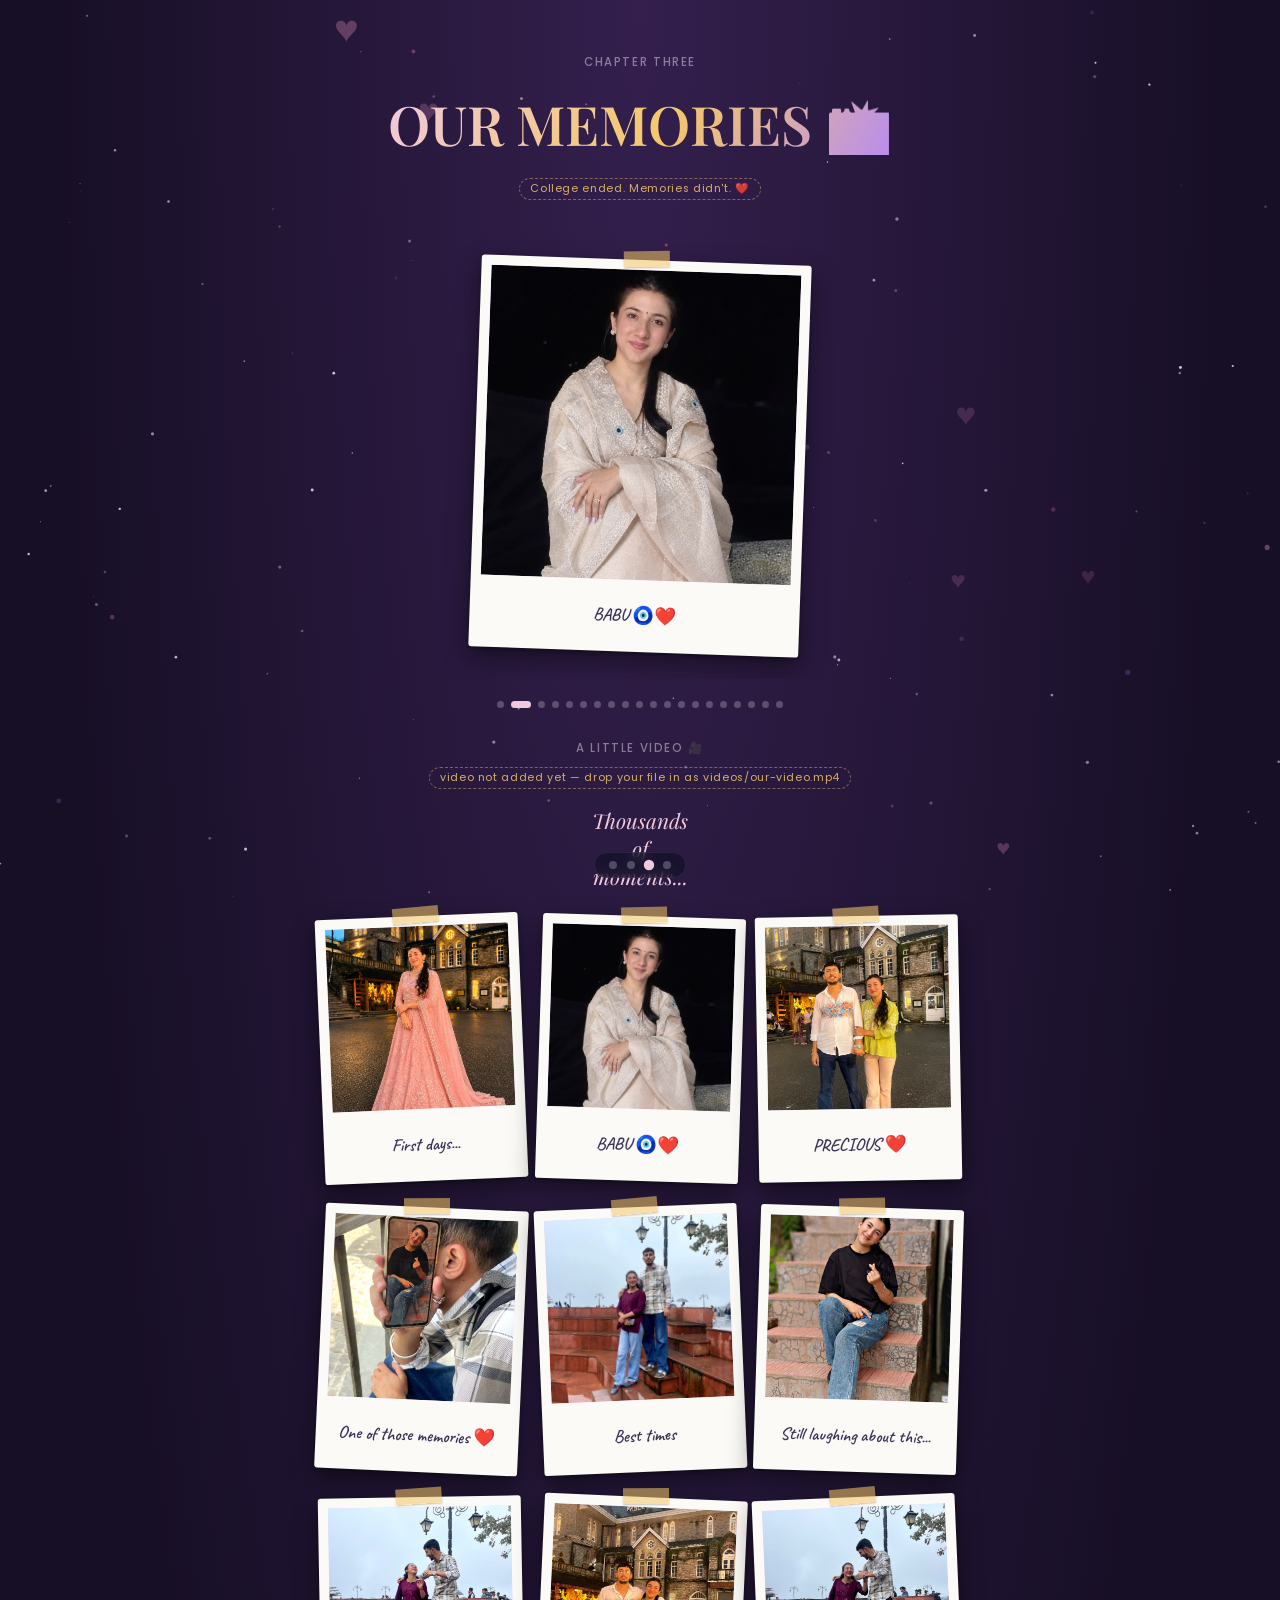
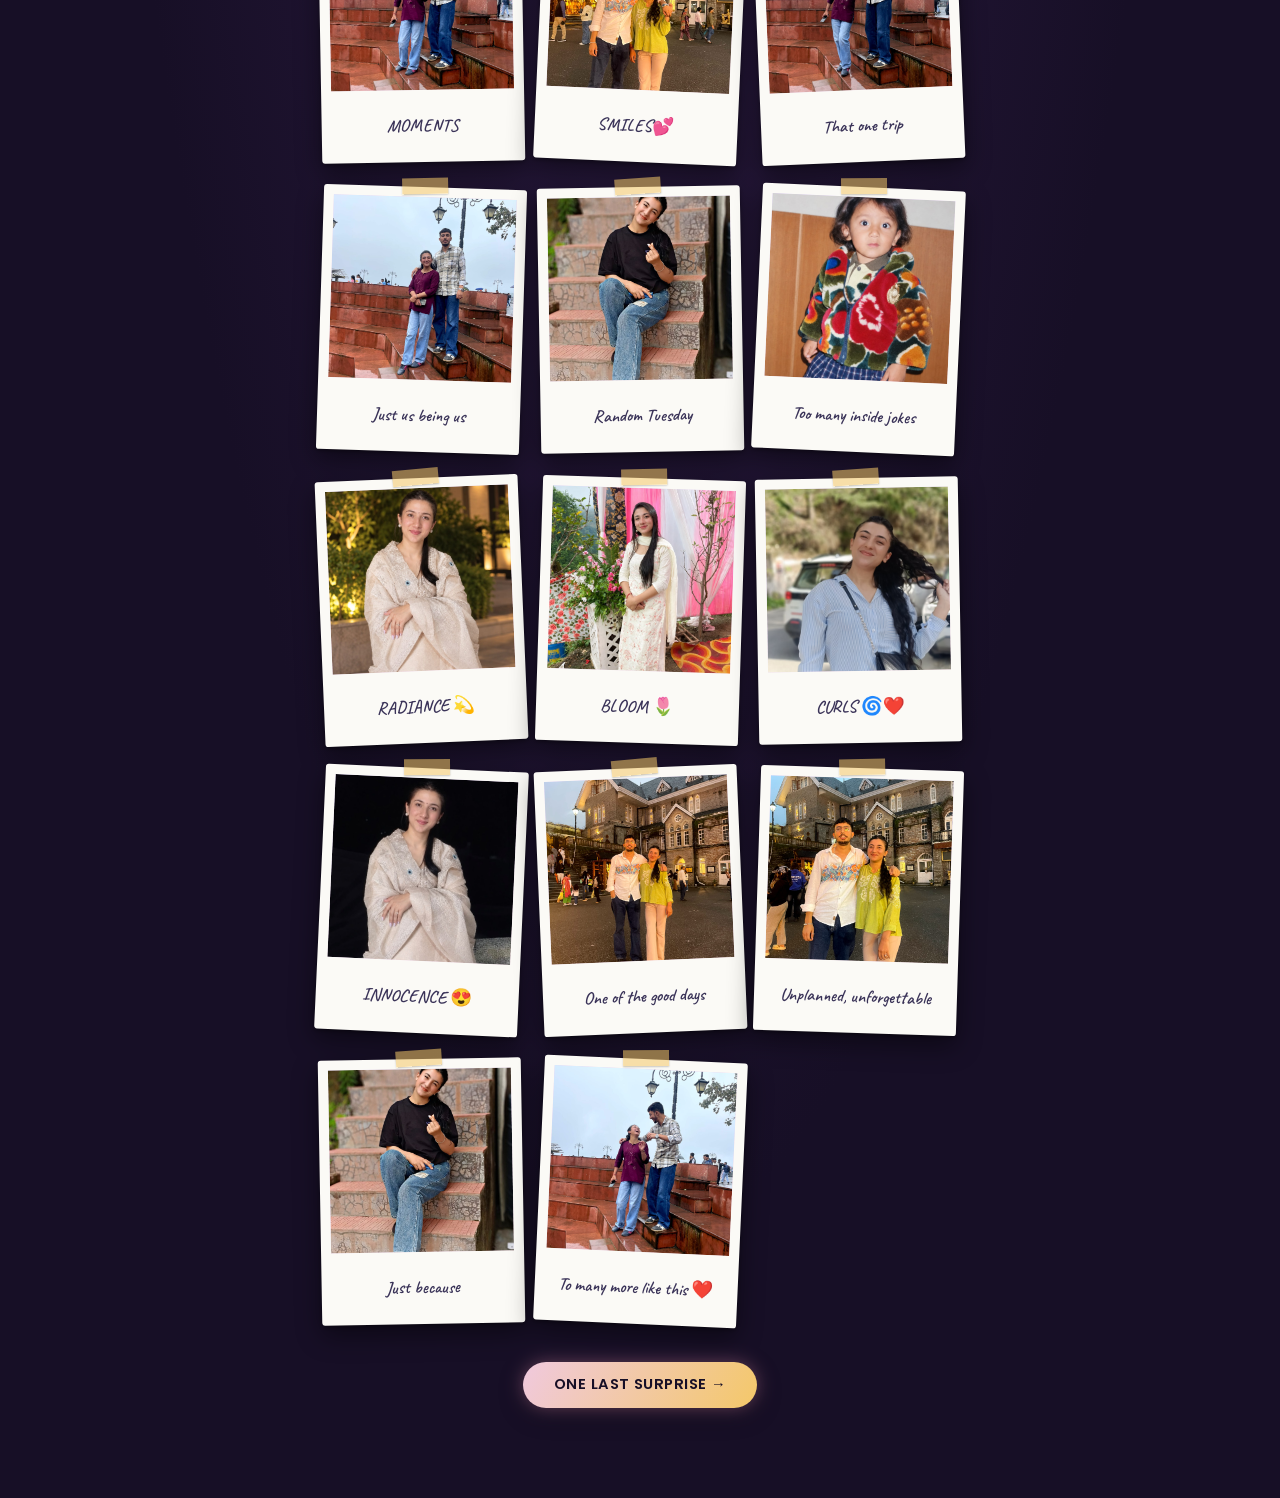
==== memories.html @ e66f6457 "Add Varsha birthday website" ====
<!DOCTYPE html>
<html lang="en">
<head>
<meta charset="UTF-8">
<meta name="viewport" content="width=device-width, initial-scale=1, viewport-fit=cover">
<title>College Memories — Anshu &amp; Varsha</title>
<link rel="preconnect" href="https://fonts.googleapis.com">
<link href="https://fonts.googleapis.com/css2?family=Playfair+Display:ital,wght@0,500;0,600;1,500&family=Poppins:wght@300;400;500;600&family=Dancing+Script:wght@600;700&family=Caveat:wght@500;600&display=swap" rel="stylesheet">
<link rel="stylesheet" href="css/style.css">
</head>
<body>

<canvas id="bg-canvas"></canvas>
<div id="transition-overlay"><span class="glow-heart">❤</span></div>

<main class="page-wrap" id="page3">

  <p class="eyebrow">CHAPTER THREE</p>
  <h1 class="page-title">OUR MEMORIES 📸</h1>
  <p class="placeholder-tag" style="margin-top:0.4rem;">College ended. Memories didn't. ❤️</p>

  <div class="carousel" id="carousel">
    <div class="carousel-track" id="carouselTrack"></div>
  </div>
  <div class="carousel-dots" id="carouselDots"></div>

  <div class="video-wrap" id="videoWrap" style="margin-top:2rem; text-align:center;">
    <p class="eyebrow" style="margin-bottom:0.6rem;">A LITTLE VIDEO 🎥</p>
    <video id="ourVideo" controls playsinline style="width:100%; max-width:480px; border-radius:16px; box-shadow:0 10px 40px rgba(0,0,0,0.4);">
      <source src="images/WhatsApp Video 2026-09-24 at 10.35.50 PM.mp4" type="video/mp4">
    </video>
    <p class="placeholder-tag" id="videoFallback" style="display:none; margin-top:0.6rem;">video not added yet — drop your file in as videos/our-video.mp4</p>
  </div>

  <div class="loop-text" id="loopMemories" style="margin-top:2rem;"></div>

  <div class="gallery-grid" id="galleryGrid"></div>

  <a href="birthday.html" data-nav class="btn-glow">ONE LAST SURPRISE →</a>

</main>

<nav class="page-nav">
  <a href="index.html" data-nav aria-label="Page 1"></a>
  <a href="story.html" data-nav aria-label="Page 2"></a>
  <a href="memories.html" data-nav class="active" aria-label="Page 3"></a>
  <a href="birthday.html" data-nav aria-label="Page 4"></a>
</nav>

<script src="js/script.js"></script>
<script>
  // date: 'YYYY-MM-DD' (or 'YYYY-MM', or any text like 'Winter 2021'). Leave '' to hide the date line.
const memories = [
  {
    src: "images/WhatsApp Image 2026-09-24 at 11.00.40 PM.jpeg",
    cap: "First days...",
    date: ""
  },
  {
    src: "images/WhatsApp Image 2026-09-24 at 10.35.29 PM.jpeg",
    cap: "BABU 🧿❤️",
    date: ""
  },
  {
    src: "images/WhatsApp Image 2026-09-24 at 11.00.41 PM (1).jpeg",
    cap: "PRECIOUS ❤️",
    date: ""
  },
  {
    src: "images/WhatsApp Image 2026-09-24 at 10.36.03 PM (1).jpeg",
    cap: "One of those memories ❤️",
    date: ""
  },
  {
     src: "images/WhatsApp Image 2026-09-24 at 10.36.04 PM.jpeg",
    cap: "Best times",
    date: ""
  },
  {
    src: "images/WhatsApp Image 2026-09-24 at 10.36.04 PM (1).jpeg",
    cap: "Still laughing about this...",
    date: ""
  },
  {
    src: "images/WhatsApp Image 2026-09-24 at 10.36.04 PM (2).jpeg",
    cap: "MOMENTS",
    date: ""
  },
  {
   
    src: "images/WhatsApp Image 2026-09-24 at 11.00.41 PM (2).jpeg",
    cap: "SMILES💕",
    date: ""
  },
  {
    src: "images/WhatsApp Image 2026-09-24 at 10.36.05 PM (1).jpeg",
    cap: "That one trip",
    date: ""
  },
  {
    src: "images/WhatsApp Image 2026-09-24 at 10.36.05 PM.jpeg",
    cap: "Just us being us",
    date: ""
  },

  // ⚠️ This was a VIDEO in your old code.
  // Keep it only if you have converted it to an image.
  {
    src: "images/WhatsApp Image 2026-09-24 at 11.00.42 PM.jpeg",
    cap: "Random Tuesday",
    date: ""
  },

  {
    src: "images/WhatsApp Image 2026-09-24 at 10.35.27 PM.jpeg",
    cap: "Too many inside jokes",
    date: ""
  },
  {
    src: "images/WhatsApp Image 2026-09-24 at 10.35.28 PM (1).jpeg",
    cap: "RADIANCE 💫",
    date: ""
  },
  {
    src: "images/WhatsApp Image 2026-09-24 at 10.35.28 PM (2).jpeg",
    cap: "BLOOM 🌷",
    date: ""
  },
  {
    src: "images/WhatsApp Image 2026-09-24 at 10.35.28 PM.jpeg",
    cap: "CURLS 🌀❤️",
    date: ""
  },
  {
    src: "images/WhatsApp Image 2026-09-24 at 10.35.29 PM.jpeg",
    cap: "INNOCENCE 😍",
    date: ""
  },
  {
    src: "images/WhatsApp Image 2026-09-24 at 11.00.43 PM.jpeg",
    cap: "One of the good days",
    date: ""
  },
  {
    src: "images/WhatsApp Image 2026-09-24 at 11.00.41 PM.jpeg",
    cap: "Unplanned, unforgettable",
    date: ""
  },
  {
    src: "images/WhatsApp Image 2026-09-24 at 11.00.42 PM.jpeg",
    cap: "Just because",
    date: ""
  },
  {
    src: "images/WhatsApp Image 2026-09-24 at 10.36.04 PM (2).jpeg",
    cap: "To many more like this ❤️",
    date: ""
  }
];

  document.addEventListener('DOMContentLoaded', () => {
    // Carousel
    const track = document.getElementById('carouselTrack');
    const dotsWrap = document.getElementById('carouselDots');
    memories.forEach((m, i) => {
      const slide = document.createElement('div');
      slide.className = 'carousel-slide';
      slide.innerHTML = `
        <div class="polaroid">
          <div class="polaroid-photo">
            <div class="g-fallback-holder" style="position:absolute;inset:0;display:none;align-items:center;justify-content:center;font-size:2rem;">🖼️</div>
            <img src="${m.src}" alt="College memory ${i+1}">
          </div>
          <div class="polaroid-cap">${m.cap}${m.date ? `<small>${formatMemoryDate(m.date)}</small>` : ''}</div>
        </div>
      `;
      track.appendChild(slide);

      const dot = document.createElement('button');
      if(i === 0) dot.className = 'active';
      dot.addEventListener('click', () => goTo(i));
      dotsWrap.appendChild(dot);
    });

    let idx = 0;
    const dots = dotsWrap.querySelectorAll('button');
    function goTo(i){
      idx = i;
      track.style.transform = `translateX(-${idx * 100}%)`;
      dots.forEach(d => d.classList.remove('active'));
      dots[idx].classList.add('active');
    }
    setInterval(() => { goTo((idx + 1) % memories.length); }, 3200);

    // Grid
    const grid = document.getElementById('galleryGrid');
    memories.forEach((m, i) => {
      const card = document.createElement('div');
      card.className = 'polaroid';
      card.innerHTML = `
        <div class="polaroid-photo">
          <div class="g-fallback-holder" style="position:absolute;inset:0;display:none;align-items:center;justify-content:center;font-size:1.4rem;">🖼️</div>
          <img src="${m.src}" alt="College memory ${i+1}">
        </div>
        <div class="polaroid-cap">${m.cap}${m.date ? `<small>${formatMemoryDate(m.date)}</small>` : ''}</div>
      `;
      grid.appendChild(card);
    });

    attachImageFallback();

    const ourVideo = document.getElementById('ourVideo');
    ourVideo.addEventListener('error', () => {
      ourVideo.style.display = 'none';
      document.getElementById('videoFallback').style.display = 'block';
    }, true);

    startLoopText(document.getElementById('loopMemories'), [
      'One college...',
      'Thousands of moments...',
      'Countless laughs...',
      'One unforgettable friendship. ❤️'
    ], 2400);
  });
</script>
</body>
</html>
---- css/style.css ----
/* ============================================
   ANSHU & VARSHA — OUR STORY
   Shared stylesheet for all pages
   ============================================ */

:root{
  --navy-deep: #170f26;
  --navy: #221434;
  --navy-soft: #341f4d;
  --pink: #e6a6c7;
  --pink-soft: #f0c9de;
  --purple: #b98cf0;
  --purple-deep: #8355d6;
  --gold: #f4c869;
  --white: #f7f5fb;
  --white-dim: rgba(247,245,251,0.72);
  --white-faint: rgba(247,245,251,0.45);

  --serif: 'Playfair Display', Georgia, serif;
  --sans: 'Poppins', 'Segoe UI', sans-serif;
  --script: 'Dancing Script', cursive;

  --ease: cubic-bezier(0.22, 1, 0.36, 1);
}

*{ margin:0; padding:0; box-sizing:border-box; }

html{ scroll-behavior:smooth; }

body{
  background: radial-gradient(ellipse at top, var(--navy-soft) 0%, var(--navy-deep) 65%);
  color: var(--white);
  font-family: var(--sans);
  min-height: 100vh;
  overflow-x: hidden;
  position: relative;
  -webkit-font-smoothing: antialiased;
}

a{ color: inherit; text-decoration: none; }
button{ font-family: inherit; cursor: pointer; border: none; background: none; }

::selection{ background: var(--purple-deep); color: var(--white); }

/* ---------- Scaffolding layers ---------- */
#bg-canvas{
  position: fixed; inset: 0; width: 100%; height: 100%;
  z-index: 0; pointer-events: none;
}

.page-wrap{
  position: relative;
  z-index: 2;
  min-height: 100vh;
  display: flex;
  flex-direction: column;
  align-items: center;
  padding: 6vh 6vw 10vh;
  opacity: 0;
  animation: pageIn 900ms var(--ease) forwards;
}

@keyframes pageIn{
  from{ opacity:0; transform: translateY(14px); }
  to{ opacity:1; transform: translateY(0); }
}

.page-wrap.fading-out{
  animation: pageOut 550ms var(--ease) forwards;
}
@keyframes pageOut{
  from{ opacity:1; transform: translateY(0); }
  to{ opacity:0; transform: translateY(-14px); }
}

/* ---------- Transition overlay ---------- */
#transition-overlay{
  position: fixed; inset: 0;
  z-index: 999;
  background: var(--navy-deep);
  display: flex; align-items: center; justify-content: center;
  opacity: 0;
  pointer-events: none;
  transition: opacity 550ms var(--ease);
}
#transition-overlay.active{ opacity: 1; pointer-events: all; }
#transition-overlay .glow-heart{
  font-size: 2.4rem;
  color: var(--pink);
  text-shadow: 0 0 30px var(--pink), 0 0 60px var(--purple);
  opacity: 0;
  transform: scale(0.6);
  transition: opacity 400ms ease, transform 400ms ease;
}
#transition-overlay.active .glow-heart{ opacity: 1; transform: scale(1); }

/* ---------- Typography ---------- */
.eyebrow{
  font-family: var(--sans);
  font-size: 0.72rem;
  letter-spacing: 0.14em;
  color: var(--white-faint);
  font-weight: 500;
}

h1, h2, h3{ font-family: var(--serif); font-weight: 600; line-height: 1.15; }

.page-title{
  font-size: clamp(2rem, 6vw, 3.4rem);
  text-align: center;
  margin: 0.4em 0 0.3em;
  background: linear-gradient(120deg, var(--pink-soft), var(--gold) 55%, var(--purple));
  -webkit-background-clip: text;
  background-clip: text;
  color: transparent;
}

.script{ font-family: var(--script); }

.lead-line{
  font-family: var(--serif);
  font-style: italic;
  font-size: clamp(1.1rem, 2.6vw, 1.45rem);
  color: var(--white-dim);
  text-align: center;
  max-width: 42ch;
  margin: 0 auto;
}

.body-text{
  font-family: var(--sans);
  font-size: clamp(0.98rem, 2vw, 1.08rem);
  color: var(--white-dim);
  text-align: center;
  max-width: 46ch;
  margin: 1.2rem auto;
  line-height: 1.75;
}

.placeholder-tag{
  display: inline-block;
  font-size: 0.68rem;
  letter-spacing: 0.06em;
  color: var(--gold);
  border: 1px dashed rgba(243,199,126,0.5);
  border-radius: 999px;
  padding: 2px 10px;
  margin-top: 6px;
  opacity: 0.85;
}

/* ---------- Typing text ---------- */
.type-target{ display: inline-block; min-height: 1.4em; }
.type-cursor{
  display: inline-block;
  width: 2px;
  margin-left: 2px;
  background: var(--pink-soft);
  animation: blink 900ms steps(1) infinite;
}
@keyframes blink{ 50%{ opacity: 0; } }

/* ---------- Loop text (fade cycle) ---------- */
.loop-text{
  position: relative;
  height: 2.6em;
  display: flex; align-items: center; justify-content: center;
  text-align: center;
  font-family: var(--serif);
  font-style: italic;
  color: var(--pink-soft);
  font-size: clamp(1rem, 2.4vw, 1.3rem);
}
.loop-text span{
  position: absolute;
  opacity: 0;
  transition: opacity 900ms ease;
  padding: 0 1rem;
}
.loop-text span.show{ opacity: 1; }

/* ---------- Buttons ---------- */
.btn-glow{
  position: relative;
  display: inline-flex;
  align-items: center;
  gap: 0.5em;
  padding: 0.85em 2.1em;
  margin-top: 2.4rem;
  font-family: var(--sans);
  font-size: 0.92rem;
  font-weight: 600;
  letter-spacing: 0.03em;
  color: var(--navy-deep);
  background: linear-gradient(120deg, var(--pink-soft), var(--gold));
  border-radius: 999px;
  box-shadow: 0 0 18px rgba(255,158,196,0.35), 0 6px 24px rgba(0,0,0,0.35);
  transition: transform 320ms var(--ease), box-shadow 320ms var(--ease);
}
.btn-glow:hover{
  transform: translateY(-3px) scale(1.03);
  box-shadow: 0 0 28px rgba(255,158,196,0.55), 0 10px 30px rgba(0,0,0,0.4);
}
.btn-glow:active{ transform: translateY(-1px) scale(0.99); }

.btn-outline{
  padding: 0.75em 1.9em;
  margin-top: 1rem;
  border-radius: 999px;
  border: 1px solid rgba(247,245,251,0.3);
  color: var(--white-dim);
  font-size: 0.86rem;
  letter-spacing: 0.03em;
  transition: border-color 300ms ease, color 300ms ease, background 300ms ease;
}
.btn-outline:hover{
  border-color: var(--pink-soft);
  color: var(--white);
  background: rgba(255,158,196,0.08);
}

/* ---------- Nav dots (page indicator) ---------- */
.page-nav{
  position: fixed;
  bottom: 22px; left: 50%; transform: translateX(-50%);
  z-index: 50;
  display: flex; gap: 10px;
  background: rgba(10,14,31,0.55);
  backdrop-filter: blur(6px);
  padding: 8px 14px;
  border-radius: 999px;
  border: 1px solid rgba(247,245,251,0.08);
}
.page-nav a{
  width: 8px; height: 8px; border-radius: 50%;
  background: rgba(247,245,251,0.25);
  transition: background 250ms ease, transform 250ms ease;
}
.page-nav a.active{ background: var(--pink-soft); transform: scale(1.3); }
.page-nav a:hover{ background: var(--gold); }

/* ---------- ID card visual (page 1) ---------- */
.id-card{
  margin: 2.2rem auto 0.6rem;
  width: min(340px, 84vw);
  padding: 1.6rem 1.4rem;
  border-radius: 18px;
  background: linear-gradient(160deg, rgba(255,255,255,0.07), rgba(255,255,255,0.02));
  border: 1px solid rgba(247,245,251,0.12);
  box-shadow: 0 20px 50px rgba(0,0,0,0.45);
  backdrop-filter: blur(10px);
  opacity: 0;
  transform: translateY(20px) rotate(-1.5deg);
  transition: opacity 900ms var(--ease), transform 900ms var(--ease);
}
.id-card.reveal{ opacity: 1; transform: translateY(0) rotate(-1.5deg); }
.id-row{
  display: flex; justify-content: space-between; align-items: center;
  padding: 0.7rem 0;
}
.id-row + .id-row{ border-top: 1px dashed rgba(247,245,251,0.14); }
.id-name{ font-family: var(--serif); font-size: 1.15rem; letter-spacing: 0.02em; }
.id-roll{ font-family: var(--sans); font-size: 0.78rem; color: var(--white-faint); }
.id-plus{
  text-align: center; font-family: var(--serif); font-style: italic;
  color: var(--pink-soft); font-size: 1.1rem; padding: 0.2rem 0;
}

/* ---------- Timeline (page 2) ---------- */
.timeline{
  position: relative;
  margin: 3rem auto 1rem;
  width: min(480px, 92vw);
  padding-left: 2.2rem;
}
.timeline::before{
  content:'';
  position: absolute; left: 11px; top: 6px; bottom: 6px; width: 2px;
  background: rgba(247,245,251,0.12);
}
.timeline::after{
  content:'';
  position: absolute; left: 11px; top: 6px; width: 2px; height: 0;
  background: linear-gradient(var(--pink-soft), var(--purple));
  transition: height 1400ms var(--ease);
}
.timeline.draw::after{ height: var(--draw-height, 0); }
.t-item{
  position: relative;
  padding: 0.4rem 0 1.9rem 1rem;
  opacity: 0;
  transform: translateX(-8px);
  transition: opacity 600ms ease, transform 600ms ease;
}
.t-item.show{ opacity: 1; transform: translateX(0); }
.t-item::before{
  content: attr(data-emoji);
  position: absolute; left: -2.2rem; top: -2px;
  width: 26px; height: 26px;
  display: flex; align-items: center; justify-content: center;
  font-size: 0.95rem;
  background: var(--navy);
  border: 1px solid rgba(247,245,251,0.18);
  border-radius: 50%;
}
.t-item h3{ font-size: 1.02rem; font-family: var(--sans); font-weight: 600; color: var(--white); }
.t-item p{ font-size: 0.86rem; color: var(--white-faint); margin-top: 0.25rem; font-style: italic; }

/* ---------- Gallery (page 3) + Polaroids ---------- */
:root{ --hand: 'Caveat', 'Dancing Script', cursive; }

.polaroid{
  position: relative;
  background: #fbfaf6;
  padding: 10px 10px 0;
  border-radius: 3px;
  color: #3a3358;
  box-shadow: 0 10px 26px rgba(0,0,0,0.45), 0 2px 4px rgba(0,0,0,0.3);
  transform: rotate(var(--tilt, 0deg));
  transition: transform 320ms var(--ease), box-shadow 320ms var(--ease);
}
.polaroid::before{
  content: ''; position: absolute; top: -9px; left: 50%;
  width: 46px; height: 16px; margin-left: -23px;
  background: rgba(244,200,105,0.55); transform: rotate(-3deg);
  box-shadow: 0 1px 2px rgba(0,0,0,0.2);
}
.polaroid:hover{ transform: rotate(0deg) translateY(-6px) scale(1.04); box-shadow: 0 18px 36px rgba(0,0,0,0.5); z-index: 3; }
.polaroid-photo{
  position: relative; aspect-ratio: 1/1; overflow: hidden;
  background: linear-gradient(150deg, #e2d6f4, #f6dfe9);
}
.polaroid-photo img{ position: absolute; inset: 0; width: 100%; height: 100%; object-fit: cover; display: block; }
.polaroid-cap{
  min-height: 4.1em; padding: 8px 4px 10px;
  display: flex; flex-direction: column; justify-content: center; text-align: center;
  font-family: var(--hand); font-size: 1.1rem; font-weight: 600; line-height: 1.15;
}
.polaroid-cap small{ font-size: 0.9rem; font-weight: 500; color: #8a80a6; margin-top: 3px; }

.carousel{ position: relative; width: min(520px, 92vw); margin: 2.4rem auto 0.4rem; padding: 22px 0 26px; overflow: hidden; }
.carousel-track{ display: flex; transition: transform 800ms var(--ease); }
.carousel-slide{ min-width: 100%; display: flex; justify-content: center; }
.carousel-slide .polaroid{ width: min(330px, 76vw); --tilt: -2deg; }
.carousel-slide:nth-child(even) .polaroid{ --tilt: 2deg; }
.carousel-dots{ display: flex; gap: 7px; justify-content: center; margin-top: 1rem; }
.carousel-dots button{ width: 7px; height: 7px; border-radius: 50%; background: rgba(247,245,251,0.25); transition: background 250ms ease, width 250ms ease; }
.carousel-dots button.active{ background: var(--pink-soft); width: 20px; border-radius: 4px; }

.gallery-grid{
  display: grid; grid-template-columns: repeat(3, 1fr); gap: 1.6rem 1rem; align-items: start;
  width: min(640px, 92vw); margin: 2.6rem auto 0;
}
.gallery-grid .polaroid:nth-child(4n+1){ --tilt: -2.4deg; }
.gallery-grid .polaroid:nth-child(4n+2){ --tilt: 1.8deg; }
.gallery-grid .polaroid:nth-child(4n+3){ --tilt: -1deg; }
.gallery-grid .polaroid:nth-child(4n+4){ --tilt: 2.6deg; }

/* legacy square card (kept for compatibility) */
.g-card{ aspect-ratio: 1/1; border-radius: 12px; overflow: hidden; position: relative; }
.g-card img{ width: 100%; height: 100%; object-fit: cover; display: block; }

/* ---------- Birthday page ---------- */
.dark-stage{
  min-height: 70vh;
  display: flex; align-items: center; justify-content: center;
  text-align: center;
}
.roll-reveal{
  font-family: var(--sans);
  font-weight: 700;
  letter-spacing: 0.12em;
  font-size: clamp(2rem, 8vw, 3.6rem);
  color: var(--gold);
  text-shadow: 0 0 24px rgba(243,199,126,0.5);
  opacity: 0;
  transform: scale(0.9);
  transition: opacity 1200ms var(--ease), transform 1200ms var(--ease);
}
.roll-reveal.show{ opacity: 1; transform: scale(1); }

.big-headline{
  font-family: var(--serif);
  font-size: clamp(2.4rem, 9vw, 5rem);
  text-align: center;
  line-height: 1.05;
  background: linear-gradient(120deg, var(--pink), var(--gold) 50%, var(--purple));
  -webkit-background-clip: text; background-clip: text; color: transparent;
  opacity: 0;
  transform: translateY(16px) scale(0.96);
  transition: opacity 1000ms var(--ease), transform 1000ms var(--ease);
}
.big-headline.show{ opacity: 1; transform: translateY(0) scale(1); }
.big-headline .name{ font-family: var(--script); font-size: 1.25em; display: block; margin-top: 0.15em; }

.roll-bridge{
  font-family: var(--sans);
  font-size: clamp(1rem, 2.6vw, 1.3rem);
  text-align: center;
  color: var(--white-dim);
  margin: 1.6rem 0;
  letter-spacing: 0.02em;
}
.roll-bridge b{ color: var(--gold); font-weight: 600; }

/* Cake */
.cake-wrap{
  margin: 2.4rem auto 1rem;
  display: flex; flex-direction: column; align-items: center;
}
.cake{ position: relative; width: 180px; }
.candle{
  position: relative;
  width: 6px; height: 34px;
  background: linear-gradient(var(--pink-soft), var(--purple));
  margin: 0 auto;
  border-radius: 2px;
}
.candle::after{
  content:'';
  position: absolute; top: -14px; left: 50%; transform: translateX(-50%);
  width: 10px; height: 16px;
  background: radial-gradient(circle at 50% 30%, #fff6cc, var(--gold) 60%, transparent 80%);
  border-radius: 50% 50% 40% 40%;
  filter: blur(0.3px);
  animation: flicker 1.6s ease-in-out infinite;
}
@keyframes flicker{
  0%,100%{ transform: translateX(-50%) scale(1) rotate(-1deg); opacity: 1; }
  50%{ transform: translateX(-50%) scale(0.88) rotate(2deg); opacity: 0.85; }
}
.candles-row{ display: flex; gap: 20px; justify-content: center; }
.cake-tier{
  border-radius: 8px 8px 4px 4px;
  margin-top: 6px;
}
.cake-tier.top{ height: 42px; background: linear-gradient(180deg, var(--pink-soft), var(--pink)); }
.cake-tier.bottom{ height: 56px; background: linear-gradient(180deg, var(--purple), var(--purple-deep)); margin-top: -2px; box-shadow: 0 18px 40px rgba(155,123,216,0.35); }
.cake-plate{ height: 6px; width: 210px; margin: 0 auto; border-radius: 50%; background: rgba(247,245,251,0.15); }

.music-btn{
  margin-top: 1.6rem;
}

.replay-btn{
  margin-top: 2.6rem;
}

.final-lines p{ margin-bottom: 0.6rem; }
.final-lines{ margin-top: 1.4rem; }

/* ---------- Cursor glow (desktop only) ---------- */
#cursor-glow{
  position: fixed;
  width: 240px; height: 240px;
  border-radius: 50%;
  background: radial-gradient(circle, rgba(255,158,196,0.10), transparent 70%);
  pointer-events: none;
  z-index: 1;
  transform: translate(-50%, -50%);
  transition: opacity 300ms ease;
}

/* ---------- Responsive ---------- */
@media (max-width: 640px){
  .page-wrap{ padding: 5.5vh 6vw 12vh; }
  .gallery-grid{ grid-template-columns: repeat(2, 1fr); }
  .timeline{ padding-left: 2rem; }
  #cursor-glow{ display: none; }
  .candles-row{ gap: 14px; }
}

/* iPhone 12 (390 x 844) tuning */
@media (max-width: 430px){
  .page-title{ font-size: 1.85rem; }
  .lead-line{ font-size: 1.02rem; max-width: 30ch; }
  .body-text{ font-size: 0.92rem; max-width: 32ch; }
  .id-card{ width: 88vw; padding: 1.3rem 1.1rem; }
  .carousel{ width: 90vw; }
  .gallery-grid{ width: 90vw; gap: 0.6rem; }
  .big-headline{ font-size: 2.4rem; }
  .btn-glow{ padding: 0.8em 1.7em; font-size: 0.85rem; }
  .page-nav{ bottom: 14px; padding: 6px 10px; gap: 8px; }
  .cake-plate{ width: 170px; }
}

@media (prefers-reduced-motion: reduce){
  *{ animation-duration: 0.01ms !important; animation-iteration-count: 1 !important; transition-duration: 0.01ms !important; }
}

/* ---------- Countdown (birthday page lock) ---------- */
.lock-stage{ min-height: 78vh; display: flex; flex-direction: column; align-items: center; justify-content: center; text-align: center; }
.count-grid{ display: grid; grid-template-columns: repeat(4, 1fr); gap: 0.7rem; width: min(400px, 90vw); margin: 1.8rem auto 0; }
.count-box{
  padding: 1rem 0.3rem 0.8rem; border-radius: 16px;
  background: linear-gradient(160deg, rgba(255,255,255,0.09), rgba(255,255,255,0.02));
  border: 1px solid rgba(247,245,251,0.14); box-shadow: 0 14px 34px rgba(0,0,0,0.4);
}
.count-num{ display: block; font-weight: 600; font-size: clamp(1.6rem, 7vw, 2.4rem); color: var(--gold); text-shadow: 0 0 18px rgba(244,200,105,0.45); font-variant-numeric: tabular-nums; }
.count-label{ display: block; margin-top: 0.3rem; font-size: 0.6rem; letter-spacing: 0.14em; text-transform: uppercase; color: var(--white-faint); }

/* ---------- Scratch card ---------- */
.scratch-wrap{ position: relative; width: min(560px, 94vw); margin: 0 auto; padding: 1.4rem 0.8rem 1.2rem; border-radius: 26px; overflow: hidden; border: 1px solid rgba(247,245,251,0.14); }
.scratch-wrap .big-headline{ opacity: 1; transform: none; transition: none; }
.scratch-canvas{ position: absolute; inset: 0; width: 100%; height: 100%; touch-action: none; cursor: crosshair; transition: opacity 800ms ease; }
.scratch-canvas.gone{ opacity: 0; pointer-events: none; }
.skip-scratch{ margin-top: 0.7rem; font-size: 0.7rem; color: var(--white-faint); text-decoration: underline; }
.after-scratch{ display: none; }

/* ---------- Things I love (scrolling list) ---------- */
.love-section{ width: min(440px, 90vw); margin: 2.6rem auto 0; text-align: center; }
.love-window{ height: 250px; margin-top: 0.8rem; border-radius: 20px; overflow: hidden; border: 1px solid rgba(247,245,251,0.12); background: linear-gradient(160deg, rgba(255,255,255,0.06), rgba(255,255,255,0.015)); }
.love-scroller{ height: 100%; overflow: hidden; -webkit-mask-image: linear-gradient(transparent, #000 20%, #000 80%, transparent); mask-image: linear-gradient(transparent, #000 20%, #000 80%, transparent); }
.love-track{ animation: loveScroll var(--love-dur, 36s) linear infinite; }
.love-window:hover .love-track, .love-window.paused .love-track{ animation-play-state: paused; }
@keyframes loveScroll{ to{ transform: translateY(-50%); } }
.love-item{ padding: 0.9rem 1.3rem; font-family: var(--serif); font-style: italic; font-size: 1.05rem; color: var(--white); }
.love-item::before{ content: '❤'; margin-right: 0.6em; font-style: normal; color: var(--pink); }

/* ---------- Handwritten love note ---------- */
.note-wrap{ width: min(420px, 90vw); margin: 2.8rem auto 0; display: flex; flex-direction: column; align-items: center; gap: 1rem; }
.note-paper{
  position: relative; width: 100%; padding: 34px 1.3rem 22px 2.9rem; text-align: left;
  background-color: #fbf4e4;
  background-image: repeating-linear-gradient(transparent 0, transparent 33px, rgba(110,140,200,0.35) 33px, rgba(110,140,200,0.35) 34px);
  border-radius: 4px; transform: rotate(-1.2deg); box-shadow: 0 18px 44px rgba(0,0,0,0.5);
  color: #2a3a7c; font-family: var(--hand); font-size: 1.5rem; font-weight: 500; line-height: 34px;
}
.note-paper::before{ content: ''; position: absolute; top: 0; bottom: 0; left: 2.2rem; width: 1px; background: rgba(220,90,110,0.45); }
.note-paper::after{ content: ''; position: absolute; top: -10px; left: 50%; width: 70px; height: 20px; margin-left: -35px; background: rgba(244,200,105,0.6); transform: rotate(2deg); }
.note-line{ margin: 0; clip-path: inset(0 100% 0 0); transition: clip-path 1.4s ease-out; }
.note-paper.show .note-line{ clip-path: inset(-6px 0 -6px 0); transition-delay: calc(var(--i, 0) * 1.1s); }
.note-gap{ height: 34px; }
.note-sign{ text-align: right; }

/* ---------- Falling petals canvas ---------- */
#fall-canvas{ position: fixed; inset: 0; width: 100%; height: 100%; z-index: 3; pointer-events: none; }

@media (max-width: 430px){
  .note-paper{ font-size: 1.35rem; padding-left: 2.6rem; }
  .note-paper::before{ left: 2rem; }
  .polaroid-cap{ font-size: 1rem; }
}
@media (prefers-reduced-motion: reduce){
  .note-line{ clip-path: none; transition: none; }
  .love-window{ overflow-y: auto; }
  .love-track{ animation: none; }
  .love-track .dup{ display: none; }
}
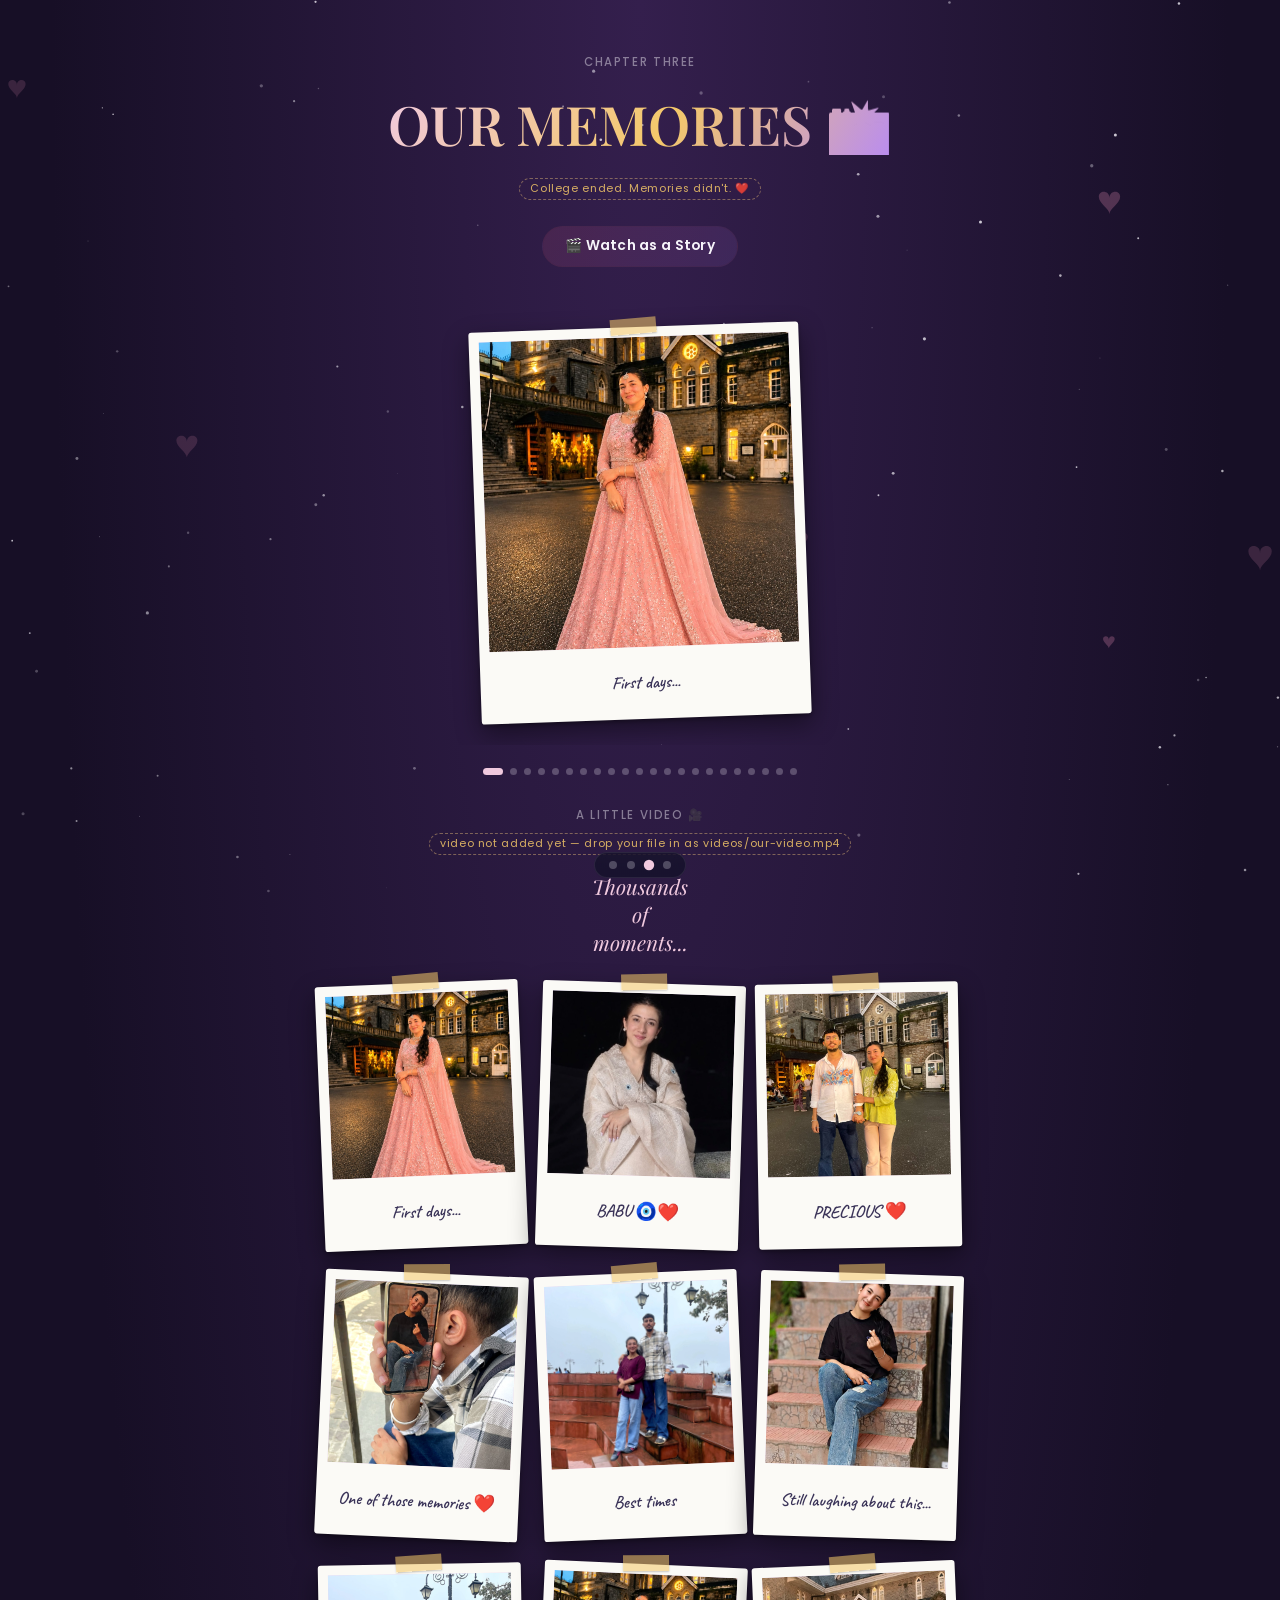
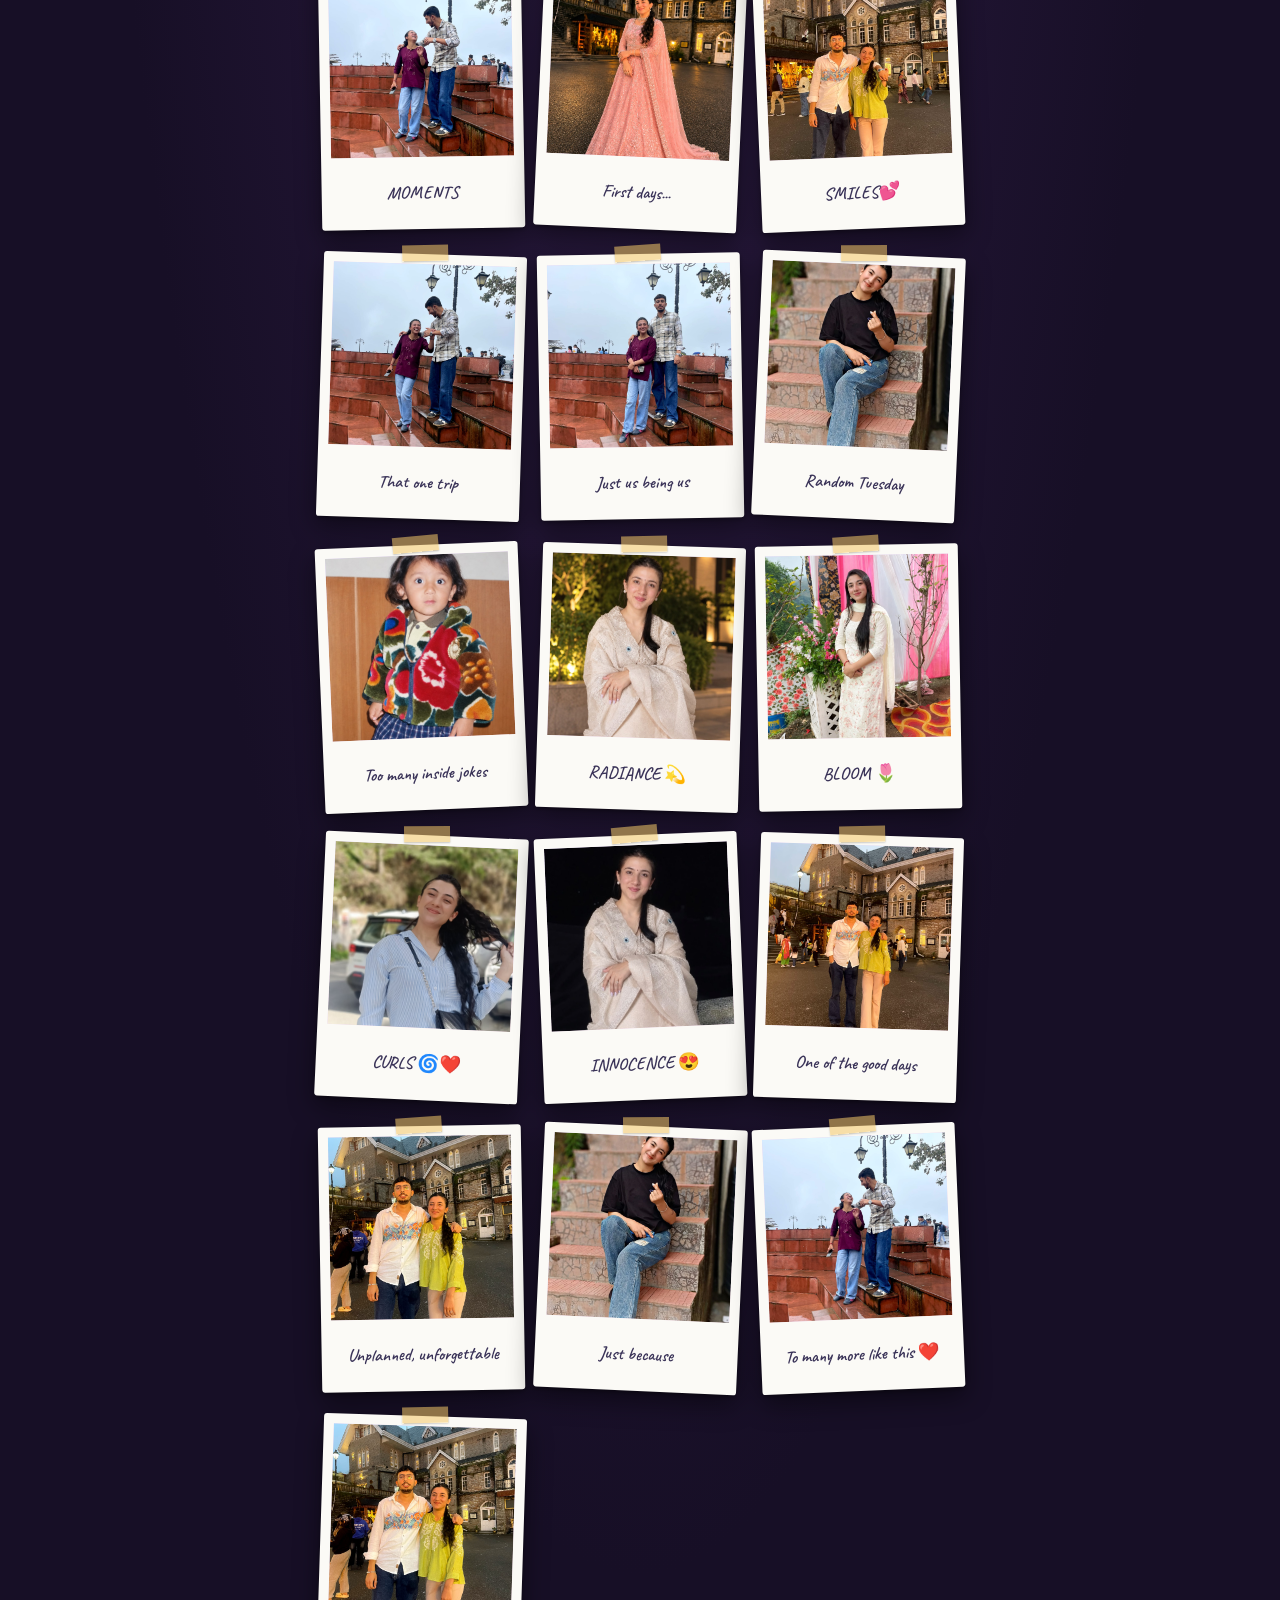
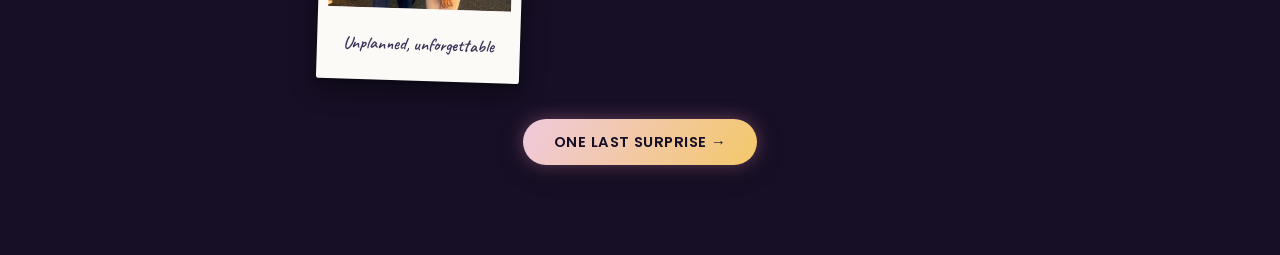
==== commit a43a12c2: "Update Varsha birthday website" ====
--- a/memories.html
+++ b/memories.html
@@ -18,6 +18,7 @@
   <p class="eyebrow">CHAPTER THREE</p>
   <h1 class="page-title">OUR MEMORIES 📸</h1>
   <p class="placeholder-tag" style="margin-top:0.4rem;">College ended. Memories didn't. ❤️</p>
+  <a href="reel.html" class="story-entry">🎬 Watch as a Story</a>
 
   <div class="carousel" id="carousel">
     <div class="carousel-track" id="carouselTrack"></div>
@@ -87,6 +88,11 @@
     date: ""
   },
   {
+    src: "images/WhatsApp Image 2026-09-24 at 11.00.40 PM.jpeg",
+    cap: "First days...",
+    date: ""
+  },
+  {
    
     src: "images/WhatsApp Image 2026-09-24 at 11.00.41 PM (2).jpeg",
     cap: "SMILES💕",
@@ -155,7 +161,12 @@
     src: "images/WhatsApp Image 2026-09-24 at 10.36.04 PM (2).jpeg",
     cap: "To many more like this ❤️",
     date: ""
-  }
+  },
+   {
+    src: "images/WhatsApp Image 2026-09-24 at 11.00.41 PM.jpeg",
+    cap: "Unplanned, unforgettable",
+    date: ""
+  },
 ];
 
   document.addEventListener('DOMContentLoaded', () => {
--- a/css/style.css
+++ b/css/style.css
@@ -533,6 +533,137 @@
 .note-gap{ height: 34px; }
 .note-sign{ text-align: right; }
 
+/* ---------- Story mode (full-screen reel: image/video fills the phone) ---------- */
+.story-viewport{
+  position: fixed; inset: 0; background: #000;
+  overflow-y: scroll; scroll-snap-type: y mandatory;
+  -webkit-overflow-scrolling: touch;
+}
+.story-slide{
+  position: relative; width: 100%; height: 100dvh;
+  scroll-snap-align: start; scroll-snap-stop: always;
+  display: flex; align-items: center; justify-content: center;
+  overflow: hidden; background: #0c0510;
+}
+.story-slide img, .story-slide video{
+  width: 100%; height: 100%; object-fit: cover; display: block;
+}
+.story-slide::after{
+  content:''; position: absolute; inset: 0; pointer-events: none;
+  background: linear-gradient(180deg, rgba(0,0,0,0.35) 0%, transparent 22%, transparent 62%, rgba(0,0,0,0.6) 100%);
+}
+.story-caption{
+  position: absolute; left: 18px; right: 70px;
+  bottom: calc(22px + env(safe-area-inset-bottom,0px));
+  z-index: 2;
+  color: #fff8f3;
+  font-family: var(--script);
+  font-size: 1.4rem;
+  text-shadow: 0 2px 12px rgba(0,0,0,0.7);
+  opacity: 0.92;
+}
+.story-progress{
+  position: fixed; top: calc(12px + env(safe-area-inset-top,0px));
+  left: 12px; right: 12px; z-index: 20;
+  display: flex; gap: 4px;
+}
+.story-progress span{ flex: 1; height: 3px; border-radius: 2px; background: rgba(255,255,255,0.28); overflow: hidden; }
+.story-progress span.seen{ background: rgba(255,255,255,0.9); }
+.story-close, .story-mute{
+  position: fixed; z-index: 20;
+  width: 36px; height: 36px; border-radius: 50%;
+  background: rgba(0,0,0,0.42); color: #fff;
+  display: flex; align-items: center; justify-content: center;
+  font-size: 1.05rem; backdrop-filter: blur(5px);
+  border: 1px solid rgba(255,255,255,0.18);
+}
+.story-close{ top: calc(20px + env(safe-area-inset-top,0px)); right: 14px; }
+.story-mute{ bottom: calc(22px + env(safe-area-inset-bottom,0px)); right: 14px; }
+.story-entry{
+  display: inline-flex; align-items: center; gap: 0.5em;
+  margin-top: 1.6rem; padding: 0.7em 1.6em;
+  border-radius: 999px;
+  border: 1px solid rgba(74,39,64,0.25);
+  background: linear-gradient(120deg, rgba(224,92,134,0.14), rgba(155,109,214,0.14));
+  color: var(--white); font-size: 0.86rem; font-weight: 600; letter-spacing: 0.02em;
+  transition: transform 260ms var(--ease), background 260ms ease;
+}
+.story-entry:hover{ transform: translateY(-2px); background: linear-gradient(120deg, rgba(224,92,134,0.22), rgba(155,109,214,0.22)); }
+
+.story-end{ background: radial-gradient(ellipse at center, #2a1530 0%, #0c0510 75%); }
+.story-end-inner{ text-align: center; color: #fff8f3; padding: 0 1.6rem; position: relative; z-index: 2; }
+.story-end-heart{ font-size: 3rem; color: var(--pink); animation: heartPulse 1.4s ease-in-out infinite; text-shadow: 0 0 30px rgba(224,92,134,0.6); }
+.story-end-inner h2{ font-family: var(--script); font-size: 2.2rem; margin: 0.6rem 0 0.3rem; }
+.story-end-inner p{ opacity: 0.85; font-size: 0.95rem; margin: 0 0 1.4rem; }
+@keyframes heartPulse{ 0%,100%{ transform: scale(1); } 50%{ transform: scale(1.15); } }
+
+.story-heart-burst{
+  position: absolute; z-index: 5; pointer-events: none;
+  transform: translate(-50%, -50%) scale(0.4);
+  color: #ff5c8a; font-size: 4rem;
+  text-shadow: 0 0 20px rgba(255,92,138,0.7);
+  animation: heartBurst 0.85s ease-out forwards;
+}
+@keyframes heartBurst{
+  0%{ opacity: 0; transform: translate(-50%,-50%) scale(0.3); }
+  25%{ opacity: 1; transform: translate(-50%,-50%) scale(1.15); }
+  100%{ opacity: 0; transform: translate(-50%,-60%) scale(1.35); }
+}
+
+/* ---------- Balloons (poppable, reveal a surprise message) ---------- */
+.balloon-layer{ position: fixed; inset: 0; pointer-events: none; z-index: 15; overflow: hidden; }
+.balloon{
+  position: absolute; bottom: -120px; left: 0;
+  width: 46px; height: 58px;
+  border-radius: 50% 50% 50% 50% / 60% 60% 40% 40%;
+  pointer-events: auto; cursor: pointer;
+  animation: balloonRise linear forwards;
+  filter: drop-shadow(0 6px 10px rgba(74,39,64,0.25));
+}
+.balloon::after{
+  content: ''; position: absolute; left: 50%; top: 100%;
+  width: 1px; height: 40px; background: rgba(74,39,64,0.3);
+  transform: translateX(-50%);
+}
+.balloon::before{
+  content: ''; position: absolute; left: 50%; bottom: -8px;
+  width: 8px; height: 10px; background: inherit;
+  clip-path: polygon(0 0, 100% 0, 50% 100%);
+  transform: translateX(-50%);
+}
+@keyframes balloonRise{
+  0%{ transform: translateY(0) translateX(0) rotate(0deg); }
+  50%{ transform: translateY(-55vh) translateX(var(--drift, 20px)) rotate(4deg); }
+  100%{ transform: translateY(-115vh) translateX(calc(var(--drift, 20px) * -1)) rotate(-4deg); }
+}
+.balloon.pop{
+  animation: none !important;
+  transform: scale(1.35) !important;
+  opacity: 0 !important;
+  transition: transform 220ms ease, opacity 220ms ease;
+}
+
+.mini-burst-particle{
+  position: fixed; z-index: 39; pointer-events: none; border-radius: 50%;
+  animation: miniBurst 700ms ease-out forwards;
+}
+@keyframes miniBurst{
+  0%{ opacity: 1; transform: translate(0,0) scale(1); }
+  100%{ opacity: 0; transform: translate(var(--dx), var(--dy)) scale(0.4); }
+}
+
+.balloon-msg-toast{
+  position: fixed; left: 50%; bottom: 8%;
+  transform: translateX(-50%) translateY(20px);
+  background: linear-gradient(120deg, var(--pink), var(--purple));
+  color: #fff8f3; padding: 0.85em 1.4em; border-radius: 999px;
+  font-size: 0.92rem; font-weight: 600; text-align: center;
+  max-width: 82vw; z-index: 40; opacity: 0;
+  box-shadow: 0 10px 30px rgba(74,39,64,0.3);
+  transition: opacity 380ms var(--ease), transform 380ms var(--ease);
+}
+.balloon-msg-toast.show{ opacity: 1; transform: translateX(-50%) translateY(0); }
+
 /* ---------- Falling petals canvas ---------- */
 #fall-canvas{ position: fixed; inset: 0; width: 100%; height: 100%; z-index: 3; pointer-events: none; }
 
